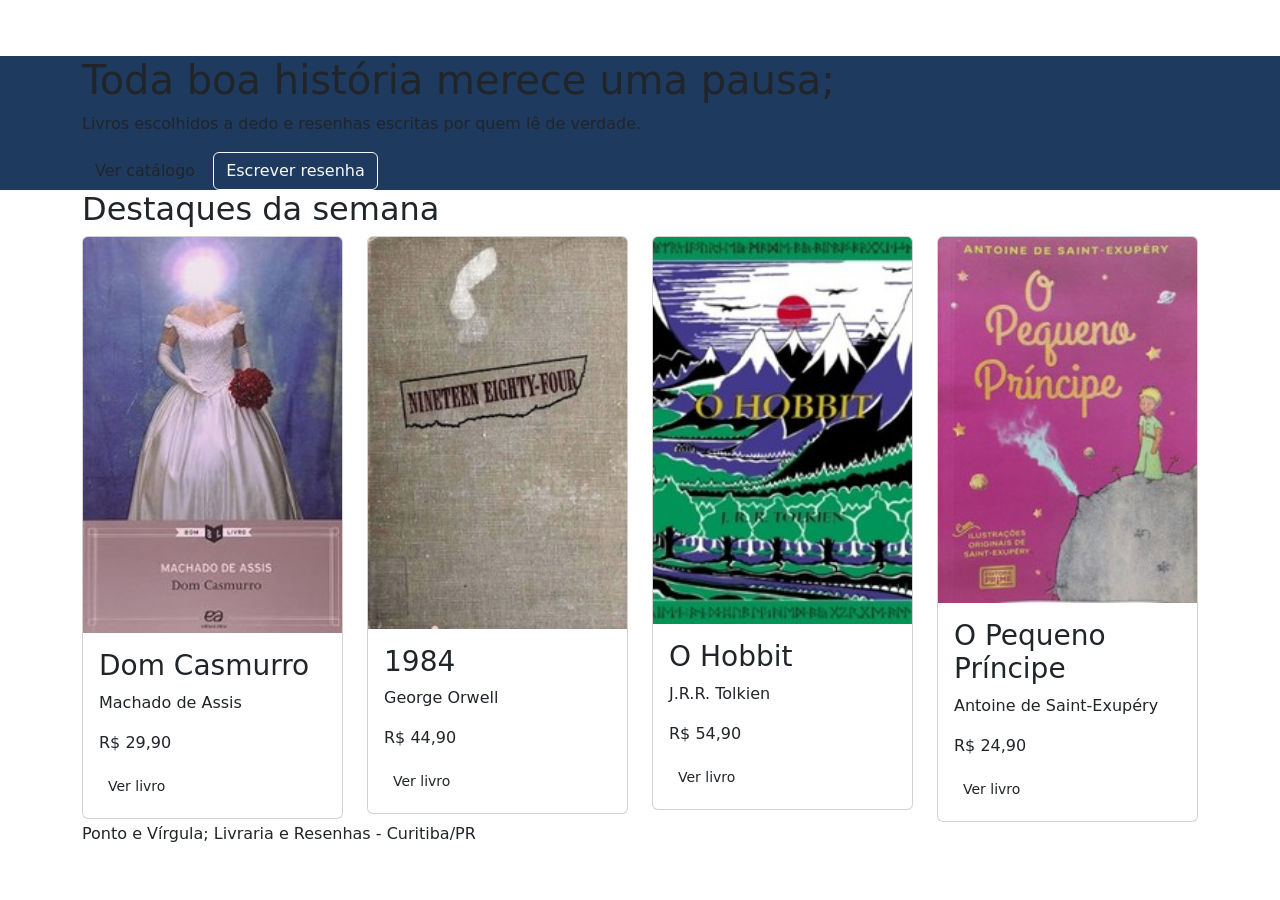
==== index.html @ 48b29168 "Cria pagina inicial com menu, banner e destaques" ====
<!DOCTYPE html>
<html lang="pt-BR">
<head>
    <meta charset="UTF-8">
    <meta name="viewport" content="width=device-width, initial-scale=1.0">
    <title>Ponto e Vírgula - Livraria e Resenhas</title>
    <link rel="stylesheet" href="css/bootstrap.min.css">
    <link rel="stylesheet" href="css/style.css">
</head>
<body>
    <header>
        <nav class="navbar navbar-expand-md navbar-dark">
            <div class="container">
                <a class="navbar-brand" href="index.html">Ponto e Vírgula<span class="destaque">;</span></a>
                <button class="navbar-toggler" type="button" data-bs-toggle="collapse" data-bs-target="#menu">
                    <span class="navbar-toggler-icon"></span>
                </button>
                <div class="collapse navbar-collapse" id="menu">
                    <ul class="navbar-nav ms-auto">
                        <li class="nav-item"><a class="nav-link active" href="index.html">Início</a></li>
                        <li class="nav-item"><a class="nav-link" href="catalogo.html">Catálogo</a></li>
                        <li class="nav-item"><a class="nav-link" href="lancamentos.html">Lançamentos</a></li>
                        <li class="nav-item"><a class="nav-link" href="mais-vendidos.html">Mais vendidos</a></li>
                        <li class="nav-item"><a class="nav-link" href="resenhas.html">Resenhas</a></li>
                        <li class="nav-item"><a class="nav-link" href="clube.html">Clube</a></li>
                        <li class="nav-item"><a class="nav-link" href="sobre.html">Sobre</a></li>
                        <li class="nav-item"><a class="nav-link" href="contato.html">Contato</a></li>
                        <li class="nav-item"><a class="nav-link" href="https://www.skoob.com.br" target="_blank">Skoob</a></li>
                    </ul>
                </div>
            </div>
        </nav>
    </header>

    <main>
        <section id="banner" style="background-color: #1E3A5F;">
            <div class="container">
                <h1>Toda boa história merece uma pausa<span class="destaque">;</span></h1>
                <p>Livros escolhidos a dedo e resenhas escritas por quem lê de verdade.</p>
                <a href="catalogo.html" class="btn btn-destaque">Ver catálogo</a>
                <a href="nova-resenha.html" class="btn btn-outline-light">Escrever resenha</a>
            </div>
        </section>

        <section class="container">
            <h2>Destaques da semana</h2>
            <div class="row">
                <div class="col-6 col-md-3">
                    <article class="card livro">
                        <img src="img/livros/dom-casmurro.jpg" class="card-img-top" alt="Capa de Dom Casmurro">
                        <div class="card-body">
                            <h3 class="card-title">Dom Casmurro</h3>
                            <p class="card-text">Machado de Assis</p>
                            <p class="preco">R$ 29,90</p>
                            <a href="livro.html" class="btn btn-destaque btn-sm">Ver livro</a>
                        </div>
                    </article>
                </div>
                <div class="col-6 col-md-3">
                    <article class="card livro">
                        <img src="img/livros/1984.jpg" class="card-img-top" alt="Capa de 1984">
                        <div class="card-body">
                            <h3 class="card-title">1984</h3>
                            <p class="card-text">George Orwell</p>
                            <p class="preco">R$ 44,90</p>
                            <a href="livro.html" class="btn btn-destaque btn-sm">Ver livro</a>
                        </div>
                    </article>
                </div>
                <div class="col-6 col-md-3">
                    <article class="card livro">
                        <img src="img/livros/o-hobbit.jpg" class="card-img-top" alt="Capa de O Hobbit">
                        <div class="card-body">
                            <h3 class="card-title">O Hobbit</h3>
                            <p class="card-text">J.R.R. Tolkien</p>
                            <p class="preco">R$ 54,90</p>
                            <a href="livro.html" class="btn btn-destaque btn-sm">Ver livro</a>
                        </div>
                    </article>
                </div>
                <div class="col-6 col-md-3">
                    <article class="card livro">
                        <img src="img/livros/o-pequeno-principe.jpg" class="card-img-top" alt="Capa de O Pequeno Príncipe">
                        <div class="card-body">
                            <h3 class="card-title">O Pequeno Príncipe</h3>
                            <p class="card-text">Antoine de Saint-Exupéry</p>
                            <p class="preco">R$ 24,90</p>
                            <a href="livro.html" class="btn btn-destaque btn-sm">Ver livro</a>
                        </div>
                    </article>
                </div>
            </div>
        </section>
    </main>

    <footer>
        <div class="container">
            <p>Ponto e Vírgula<span class="destaque">;</span> Livraria e Resenhas - Curitiba/PR</p>
        </div>
    </footer>

    <script src="js/bootstrap.bundle.min.js"></script>
</body>
</html>
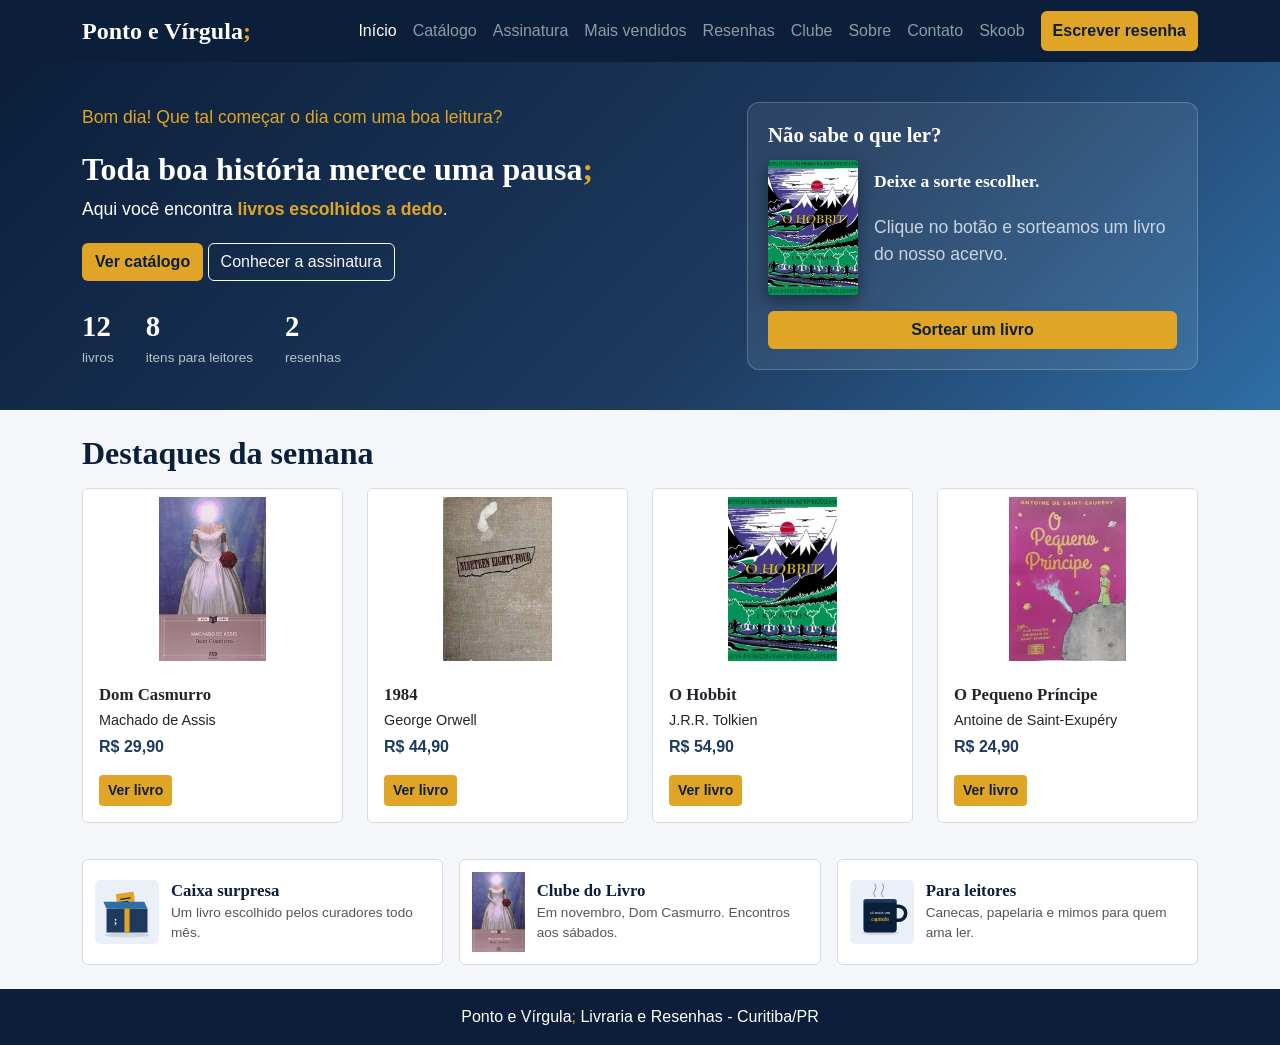
==== commit da3fdb26: "Atualiza página inicial" ====
--- a/index.html
+++ b/index.html
@@ -4,12 +4,13 @@
     <meta charset="UTF-8">
     <meta name="viewport" content="width=device-width, initial-scale=1.0">
     <title>Ponto e Vírgula - Livraria e Resenhas</title>
+    <link rel="icon" href="img/favicon.svg" type="image/svg+xml">
     <link rel="stylesheet" href="css/bootstrap.min.css">
     <link rel="stylesheet" href="css/style.css">
 </head>
 <body>
     <header>
-        <nav class="navbar navbar-expand-md navbar-dark">
+        <nav class="navbar navbar-expand-xl navbar-dark">
             <div class="container">
                 <a class="navbar-brand" href="index.html">Ponto e Vírgula<span class="destaque">;</span></a>
                 <button class="navbar-toggler" type="button" data-bs-toggle="collapse" data-bs-target="#menu">
@@ -19,13 +20,14 @@
                     <ul class="navbar-nav ms-auto">
                         <li class="nav-item"><a class="nav-link active" href="index.html">Início</a></li>
                         <li class="nav-item"><a class="nav-link" href="catalogo.html">Catálogo</a></li>
-                        <li class="nav-item"><a class="nav-link" href="lancamentos.html">Lançamentos</a></li>
+                        <li class="nav-item"><a class="nav-link" href="assinatura.html">Assinatura</a></li>
                         <li class="nav-item"><a class="nav-link" href="mais-vendidos.html">Mais vendidos</a></li>
                         <li class="nav-item"><a class="nav-link" href="resenhas.html">Resenhas</a></li>
                         <li class="nav-item"><a class="nav-link" href="clube.html">Clube</a></li>
                         <li class="nav-item"><a class="nav-link" href="sobre.html">Sobre</a></li>
                         <li class="nav-item"><a class="nav-link" href="contato.html">Contato</a></li>
                         <li class="nav-item"><a class="nav-link" href="https://www.skoob.com.br" target="_blank">Skoob</a></li>
+                        <li class="nav-item"><a class="nav-link botao-menu" href="nova-resenha.html">Escrever resenha</a></li>
                     </ul>
                 </div>
             </div>
@@ -33,61 +35,116 @@
     </header>
 
     <main>
-        <section id="banner" style="background-color: #1E3A5F;">
+        <section id="banner" style="background: linear-gradient(135deg, #0B1F3A 0%, #1E3A5F 60%, #2F6EA5 100%);">
             <div class="container">
-                <h1>Toda boa história merece uma pausa<span class="destaque">;</span></h1>
-                <p>Livros escolhidos a dedo e resenhas escritas por quem lê de verdade.</p>
-                <a href="catalogo.html" class="btn btn-destaque">Ver catálogo</a>
-                <a href="nova-resenha.html" class="btn btn-outline-light">Escrever resenha</a>
+                <div class="row align-items-center g-4">
+                    <div class="col-lg-7">
+                        <p id="saudacao" class="saudacao"></p>
+                        <h1>Toda boa história merece uma pausa<span class="destaque">;</span></h1>
+                        <p>Aqui você encontra <span id="palavraGirando" class="palavra-girando">livros escolhidos a dedo</span>.</p>
+                        <a href="catalogo.html" class="btn btn-destaque">Ver catálogo</a>
+                        <a href="assinatura.html" class="btn btn-outline-light">Conhecer a assinatura</a>
+                        <div class="numeros-banner">
+                            <div><strong id="numLivros">0</strong><span>livros</span></div>
+                            <div><strong id="numProdutos">0</strong><span>itens para leitores</span></div>
+                            <div><strong id="numResenhas">0</strong><span>resenhas</span></div>
+                        </div>
+                    </div>
+                    <div class="col-lg-5">
+                        <div class="sorteio">
+                            <h2>Não sabe o que ler?</h2>
+                            <div class="d-flex align-items-center gap-3">
+                                <img id="capaSorteio" src="img/livros/o-hobbit.jpg" alt="Capa do livro sorteado">
+                                <div>
+                                    <p id="tituloSorteio" class="titulo-sorteio">Deixe a sorte escolher.</p>
+                                    <p id="textoSorteio" class="texto-sorteio">Clique no botão e sorteamos um livro do nosso acervo.</p>
+                                </div>
+                            </div>
+                            <button id="btnSortear" class="btn btn-destaque w-100 mt-3">Sortear um livro</button>
+                            <a id="linkSorteio" href="livro.html" class="btn btn-outline-light w-100 mt-2 oculta">Ver este livro</a>
+                        </div>
+                    </div>
+                </div>
             </div>
         </section>
 
         <section class="container">
             <h2>Destaques da semana</h2>
             <div class="row">
-                <div class="col-6 col-md-3">
-                    <article class="card livro">
-                        <img src="img/livros/dom-casmurro.jpg" class="card-img-top" alt="Capa de Dom Casmurro">
-                        <div class="card-body">
-                            <h3 class="card-title">Dom Casmurro</h3>
-                            <p class="card-text">Machado de Assis</p>
-                            <p class="preco">R$ 29,90</p>
-                            <a href="livro.html" class="btn btn-destaque btn-sm">Ver livro</a>
+            <div class="col-6 col-md-3">
+                <article class="card livro elevar">
+                    <img src="img/livros/dom-casmurro.jpg" class="card-img-top" alt="Capa de Dom Casmurro">
+                    <div class="card-body">
+                        <h3 class="card-title">Dom Casmurro</h3>
+                        <p class="card-text">Machado de Assis</p>
+                        <p class="preco">R$ 29,90</p>
+                        <a href="livro.html" class="btn btn-destaque btn-sm" onclick="escolherLivro(0)">Ver livro</a>
+                    </div>
+                </article>
+            </div>
+            <div class="col-6 col-md-3">
+                <article class="card livro elevar">
+                    <img src="img/livros/1984.jpg" class="card-img-top" alt="Capa de 1984">
+                    <div class="card-body">
+                        <h3 class="card-title">1984</h3>
+                        <p class="card-text">George Orwell</p>
+                        <p class="preco">R$ 44,90</p>
+                        <a href="livro.html" class="btn btn-destaque btn-sm" onclick="escolherLivro(1)">Ver livro</a>
+                    </div>
+                </article>
+            </div>
+            <div class="col-6 col-md-3">
+                <article class="card livro elevar">
+                    <img src="img/livros/o-hobbit.jpg" class="card-img-top" alt="Capa de O Hobbit">
+                    <div class="card-body">
+                        <h3 class="card-title">O Hobbit</h3>
+                        <p class="card-text">J.R.R. Tolkien</p>
+                        <p class="preco">R$ 54,90</p>
+                        <a href="livro.html" class="btn btn-destaque btn-sm" onclick="escolherLivro(2)">Ver livro</a>
+                    </div>
+                </article>
+            </div>
+            <div class="col-6 col-md-3">
+                <article class="card livro elevar">
+                    <img src="img/livros/o-pequeno-principe.jpg" class="card-img-top" alt="Capa de O Pequeno Príncipe">
+                    <div class="card-body">
+                        <h3 class="card-title">O Pequeno Príncipe</h3>
+                        <p class="card-text">Antoine de Saint-Exupéry</p>
+                        <p class="preco">R$ 24,90</p>
+                        <a href="livro.html" class="btn btn-destaque btn-sm" onclick="escolherLivro(3)">Ver livro</a>
+                    </div>
+                </article>
+            </div>
+            </div>
+        </section>
+        <section class="container">
+            <div class="row g-3 mt-1">
+                <div class="col-md-4">
+                    <a href="assinatura.html" class="card chamada">
+                        <img src="img/produtos/caixa.svg" alt="Caixa de assinatura">
+                        <div>
+                            <h3>Caixa surpresa</h3>
+                            <p>Um livro escolhido pelos curadores todo mês.</p>
                         </div>
-                    </article>
+                    </a>
                 </div>
-                <div class="col-6 col-md-3">
-                    <article class="card livro">
-                        <img src="img/livros/1984.jpg" class="card-img-top" alt="Capa de 1984">
-                        <div class="card-body">
-                            <h3 class="card-title">1984</h3>
-                            <p class="card-text">George Orwell</p>
-                            <p class="preco">R$ 44,90</p>
-                            <a href="livro.html" class="btn btn-destaque btn-sm">Ver livro</a>
+                <div class="col-md-4">
+                    <a href="clube.html" class="card chamada">
+                        <img src="img/livros/dom-casmurro.jpg" alt="Capa de Dom Casmurro">
+                        <div>
+                            <h3>Clube do Livro</h3>
+                            <p>Em novembro, Dom Casmurro. Encontros aos sábados.</p>
                         </div>
-                    </article>
+                    </a>
                 </div>
-                <div class="col-6 col-md-3">
-                    <article class="card livro">
-                        <img src="img/livros/o-hobbit.jpg" class="card-img-top" alt="Capa de O Hobbit">
-                        <div class="card-body">
-                            <h3 class="card-title">O Hobbit</h3>
-                            <p class="card-text">J.R.R. Tolkien</p>
-                            <p class="preco">R$ 54,90</p>
-                            <a href="livro.html" class="btn btn-destaque btn-sm">Ver livro</a>
+                <div class="col-md-4">
+                    <a href="catalogo.html" class="card chamada">
+                        <img src="img/produtos/caneca.svg" alt="Caneca para leitores">
+                        <div>
+                            <h3>Para leitores</h3>
+                            <p>Canecas, papelaria e mimos para quem ama ler.</p>
                         </div>
-                    </article>
-                </div>
-                <div class="col-6 col-md-3">
-                    <article class="card livro">
-                        <img src="img/livros/o-pequeno-principe.jpg" class="card-img-top" alt="Capa de O Pequeno Príncipe">
-                        <div class="card-body">
-                            <h3 class="card-title">O Pequeno Príncipe</h3>
-                            <p class="card-text">Antoine de Saint-Exupéry</p>
-                            <p class="preco">R$ 24,90</p>
-                            <a href="livro.html" class="btn btn-destaque btn-sm">Ver livro</a>
-                        </div>
-                    </article>
+                    </a>
                 </div>
             </div>
         </section>
@@ -100,5 +157,8 @@
     </footer>
 
     <script src="js/bootstrap.bundle.min.js"></script>
+    <script src="js/livros.js"></script>
+    <script src="js/produtos.js"></script>
+    <script src="js/index.js"></script>
 </body>
 </html>
--- a/css/style.css
+++ b/css/style.css
@@ -0,0 +1,737 @@
+body {
+    display: flex;
+    flex-direction: column;
+    min-height: 100vh;
+    background-color: #F4F6F9;
+    color: #1C2430;
+    font-family: Arial, Helvetica, sans-serif;
+}
+
+main {
+    flex: 1;
+}
+
+h1,
+h2,
+h3,
+.navbar-brand {
+    font-family: Georgia, "Times New Roman", serif;
+    font-weight: bold;
+}
+
+h2 {
+    margin: 24px 0 16px;
+    color: #0B1F3A;
+}
+
+a {
+    color: #2F6EA5;
+}
+
+.destaque {
+    color: #E0A526;
+}
+
+.container {
+    max-width: 1140px;
+}
+
+.navbar {
+    background-color: #0B1F3A;
+}
+
+.navbar-brand {
+    font-size: 1.5rem;
+}
+
+.navbar .nav-link:hover {
+    color: #E0A526;
+}
+
+.navbar .navbar-nav .botao-menu,
+.menu .botao-menu {
+    background-color: #E0A526;
+    color: #0B1F3A;
+    font-weight: bold;
+    border-radius: 6px;
+    padding: 8px 12px;
+    margin-left: 8px;
+}
+
+.navbar .botao-menu:hover,
+.menu .botao-menu:hover,
+.navbar .ativo-botao {
+    background-color: #2F6EA5;
+    color: #FFFFFF;
+}
+
+#banner {
+    padding: 40px 0;
+    color: #FFFFFF;
+}
+
+#banner h1 {
+    font-size: 2rem;
+}
+
+#banner p {
+    font-size: 1.1rem;
+    margin-bottom: 20px;
+}
+
+.btn-destaque {
+    background-color: #E0A526;
+    color: #0B1F3A;
+    font-weight: bold;
+}
+
+.btn-destaque:hover {
+    background-color: #2F6EA5;
+    color: #FFFFFF;
+}
+
+.livro {
+    margin-bottom: 16px;
+    border: 1px solid #D5DBE3;
+}
+
+.livro:hover {
+    border-color: #E0A526;
+}
+
+.livro img {
+    height: 180px;
+    object-fit: contain;
+    background-color: #FFFFFF;
+    padding: 8px;
+}
+
+.livro h3 {
+    font-size: 1.05rem;
+    margin-bottom: 4px;
+}
+
+.livro .card-text {
+    font-size: 0.9rem;
+    margin-bottom: 4px;
+}
+
+.preco {
+    font-weight: bold;
+    color: #1E3A5F;
+}
+
+footer {
+    background-color: #0B1F3A;
+    color: #FFFFFF;
+    text-align: center;
+    padding: 16px 0;
+    margin-top: 24px;
+}
+
+footer p {
+    margin: 0;
+}
+
+.oculta {
+    display: none;
+}
+
+.resumo {
+    color: #555555;
+}
+
+.tabela-rolagem {
+    overflow-x: auto;
+}
+
+.tabela {
+    width: 100%;
+    border-collapse: collapse;
+    background-color: #FFFFFF;
+}
+
+.tabela th {
+    background-color: #1E3A5F;
+    color: #FFFFFF;
+    padding: 12px;
+    text-align: left;
+}
+
+.tabela td {
+    padding: 12px;
+    border-bottom: 1px solid #D5DBE3;
+}
+
+.tabela tbody tr:hover {
+    background-color: #FDF3DC;
+}
+
+.formulario form {
+    background-color: #FFFFFF;
+    padding: 24px;
+    border-radius: 8px;
+    border: 1px solid #D5DBE3;
+    margin-bottom: 16px;
+}
+
+.formulario .row div {
+    margin-bottom: 12px;
+}
+
+.form-control:hover,
+.form-select:hover {
+    border-color: #2F6EA5;
+}
+
+.form-control:focus,
+.form-select:focus {
+    border-color: #E0A526;
+    box-shadow: none;
+    outline: 2px solid #E0A526;
+}
+
+.form-control:invalid,
+.form-select:invalid {
+    border-left: 4px solid #DC3545;
+}
+
+.form-control:valid,
+.form-select:valid {
+    border-left: 4px solid #198754;
+}
+
+.resenha {
+    margin-top: 16px;
+    border: 1px solid #D5DBE3;
+}
+
+.resenha h3 {
+    font-size: 1.15rem;
+}
+
+.estrelas {
+    color: #E0A526;
+    font-size: 1.3rem;
+    margin-bottom: 4px;
+}
+
+.livro-resenha {
+    color: #2F6EA5;
+    font-weight: bold;
+}
+
+.autor-resenha {
+    font-style: italic;
+    color: #555555;
+}
+
+.capa-clube {
+    width: 100%;
+    max-width: 220px;
+    margin-bottom: 16px;
+}
+
+.encontros {
+    border: 1px solid #D5DBE3;
+}
+
+.encontros h3 {
+    font-size: 1.2rem;
+}
+
+audio {
+    width: 100%;
+}
+
+.alert {
+    margin-top: 12px;
+}
+
+.numero-card {
+    display: flex;
+    flex-direction: column;
+    height: 100%;
+    background-color: #FFFFFF;
+    border: 1px solid #D5DBE3;
+    border-left: 4px solid #E0A526;
+    border-radius: 8px;
+    padding: 10px 14px;
+}
+
+.numero-card .numero {
+    font-family: Georgia, "Times New Roman", serif;
+    font-size: 1.6rem;
+    font-weight: bold;
+    color: #0B1F3A;
+}
+
+.numero-card .numero-texto {
+    font-family: Georgia, "Times New Roman", serif;
+    font-size: 1.05rem;
+    font-weight: bold;
+    color: #0B1F3A;
+}
+
+.numero-card .legenda {
+    font-size: 0.85rem;
+    color: #555555;
+}
+
+.clicavel {
+    cursor: pointer;
+}
+
+.clicavel:hover {
+    border-color: #2F6EA5;
+    border-left-color: #E0A526;
+}
+
+.btn-ordem {
+    background-color: #FFFFFF;
+    border: 1px solid #D5DBE3;
+    color: #1E3A5F;
+}
+
+.btn-ordem:hover {
+    border-color: #E0A526;
+    color: #0B1F3A;
+}
+
+.btn-ordem.ativo {
+    background-color: #0B1F3A;
+    border-color: #0B1F3A;
+    color: #FFFFFF;
+}
+
+.tabela-ranking td {
+    padding: 8px 12px;
+    vertical-align: middle;
+}
+
+.linha-livro {
+    cursor: pointer;
+}
+
+.miniatura {
+    width: 36px;
+    height: 52px;
+    object-fit: cover;
+    border-radius: 3px;
+    box-shadow: 0 1px 4px rgba(11, 31, 58, 0.3);
+}
+
+.posicao {
+    font-size: 1.1rem;
+    white-space: nowrap;
+}
+
+.tendencia {
+    font-size: 0.75rem;
+    font-weight: bold;
+}
+
+.tendencia.sobe {
+    color: #198754;
+}
+
+.tendencia.desce {
+    color: #DC3545;
+}
+
+.tendencia.igual {
+    color: #8A94A3;
+}
+
+.barra-vendas {
+    min-width: 80px;
+    height: 6px;
+    margin-top: 4px;
+    background-color: #E9EDF2;
+    border-radius: 3px;
+}
+
+.barra-preenchida {
+    height: 100%;
+    background: linear-gradient(90deg, #2F6EA5, #E0A526);
+    border-radius: 3px;
+    animation: crescer 0.8s ease;
+}
+
+@keyframes crescer {
+    from {
+        width: 0;
+    }
+}
+
+.nota {
+    color: #B7841A;
+    font-weight: bold;
+    white-space: nowrap;
+}
+
+.quiz,
+.elogios {
+    border: 1px solid #D5DBE3;
+}
+
+.placar {
+    background-color: #E0A526;
+    color: #0B1F3A;
+}
+
+.trecho {
+    margin: 12px 0;
+    padding: 8px 12px;
+    border-left: 4px solid #E0A526;
+    background-color: #F4F6F9;
+    font-family: Georgia, "Times New Roman", serif;
+    font-style: italic;
+}
+
+.btn-opcao {
+    background-color: #FFFFFF;
+    border: 1px solid #D5DBE3;
+    text-align: left;
+}
+
+.btn-opcao:hover {
+    border-color: #2F6EA5;
+}
+
+.btn-opcao:disabled {
+    opacity: 1;
+    color: #1C2430;
+}
+
+.btn-opcao.certo {
+    background-color: #D1E7DD;
+    border-color: #198754;
+}
+
+.btn-opcao.errado {
+    background-color: #F8D7DA;
+    border-color: #DC3545;
+}
+
+.resultado {
+    margin-top: 10px;
+    font-size: 0.9rem;
+}
+
+.elogio {
+    min-height: 72px;
+    margin-bottom: 4px;
+    font-style: italic;
+}
+
+.aparecer {
+    animation: surgir 0.6s ease;
+}
+
+@keyframes surgir {
+    from {
+        opacity: 0;
+        transform: translateY(6px);
+    }
+    to {
+        opacity: 1;
+        transform: translateY(0);
+    }
+}
+
+.pontos span {
+    display: inline-block;
+    width: 10px;
+    height: 10px;
+    margin-right: 6px;
+    border-radius: 50%;
+    background-color: #D5DBE3;
+    cursor: pointer;
+}
+
+.pontos span.ativo {
+    background-color: #E0A526;
+}
+
+.saudacao {
+    margin-bottom: 8px;
+    color: #E0A526;
+    font-size: 0.95rem;
+}
+
+.palavra-girando {
+    display: inline-block;
+    color: #E0A526;
+    font-weight: bold;
+    transition: opacity 0.4s, transform 0.4s;
+}
+
+.palavra-girando.saindo {
+    opacity: 0;
+    transform: translateY(-8px);
+}
+
+.numeros-banner {
+    display: flex;
+    gap: 32px;
+    margin-top: 24px;
+}
+
+.numeros-banner div {
+    display: flex;
+    flex-direction: column;
+}
+
+.numeros-banner strong {
+    font-family: Georgia, "Times New Roman", serif;
+    font-size: 1.8rem;
+    color: #FFFFFF;
+}
+
+.numeros-banner span {
+    font-size: 0.85rem;
+    color: rgba(255, 255, 255, 0.7);
+}
+
+.sorteio {
+    padding: 20px;
+    border: 1px solid rgba(255, 255, 255, 0.2);
+    border-radius: 12px;
+    background-color: rgba(255, 255, 255, 0.08);
+}
+
+.sorteio h2 {
+    margin: 0 0 12px;
+    color: #FFFFFF;
+    font-size: 1.3rem;
+}
+
+.sorteio img {
+    width: 90px;
+    height: 135px;
+    object-fit: cover;
+    border-radius: 4px;
+    box-shadow: 0 6px 16px rgba(0, 0, 0, 0.4);
+}
+
+.girando {
+    animation: balancar 0.18s infinite alternate;
+}
+
+@keyframes balancar {
+    from {
+        transform: rotate(-4deg) scale(0.96);
+    }
+    to {
+        transform: rotate(4deg) scale(1.02);
+    }
+}
+
+.titulo-sorteio {
+    margin-bottom: 4px;
+    font-family: Georgia, "Times New Roman", serif;
+    font-size: 1.2rem;
+    font-weight: bold;
+}
+
+.texto-sorteio {
+    margin-bottom: 0;
+    font-size: 0.9rem;
+    color: rgba(255, 255, 255, 0.75);
+}
+
+.elevar {
+    transition: transform 0.2s, box-shadow 0.2s;
+}
+
+.elevar:hover {
+    transform: translateY(-6px);
+    box-shadow: 0 10px 22px rgba(11, 31, 58, 0.15);
+}
+
+.chamada {
+    display: flex;
+    flex-direction: row;
+    align-items: center;
+    gap: 12px;
+    height: 100%;
+    padding: 12px;
+    border: 1px solid #D5DBE3;
+    color: #1C2430;
+    text-decoration: none;
+    transition: transform 0.2s, border-color 0.2s;
+}
+
+.chamada:hover {
+    transform: translateY(-4px);
+    border-color: #E0A526;
+    color: #1C2430;
+}
+
+.chamada img {
+    width: 64px;
+    height: 80px;
+    object-fit: contain;
+}
+
+.chamada h3 {
+    margin-bottom: 2px;
+    font-size: 1.05rem;
+    color: #0B1F3A;
+}
+
+.chamada p {
+    margin: 0;
+    font-size: 0.85rem;
+    color: #555555;
+}
+
+.faixa-assinatura {
+    padding: 20px 0;
+    background: linear-gradient(135deg, #0B1F3A, #1E3A5F);
+    color: #FFFFFF;
+}
+
+.faixa-assinatura h2 {
+    margin: 0 0 4px;
+    color: #FFFFFF;
+}
+
+.contagem .legenda {
+    font-size: 0.85rem;
+    color: rgba(255, 255, 255, 0.75);
+}
+
+.relogio {
+    display: flex;
+    gap: 8px;
+    margin-top: 4px;
+}
+
+.relogio span {
+    display: flex;
+    flex-direction: column;
+    align-items: center;
+    min-width: 54px;
+    padding: 4px 6px;
+    border-radius: 6px;
+    background-color: rgba(255, 255, 255, 0.1);
+    font-size: 0.7rem;
+}
+
+.relogio b {
+    font-family: Georgia, "Times New Roman", serif;
+    font-size: 1.4rem;
+    color: #E0A526;
+}
+
+.titulo-secao {
+    margin: 20px 0 12px;
+    font-size: 1.25rem;
+    color: #0B1F3A;
+}
+
+.passo {
+    height: 100%;
+    padding: 14px;
+    border: 1px solid #D5DBE3;
+    border-radius: 8px;
+    background-color: #FFFFFF;
+}
+
+.passo h4 {
+    margin: 6px 0 4px;
+    font-size: 1rem;
+    font-weight: bold;
+}
+
+.passo p {
+    margin: 0;
+    font-size: 0.88rem;
+    color: #555555;
+}
+
+.numero-passo {
+    display: inline-flex;
+    justify-content: center;
+    align-items: center;
+    width: 28px;
+    height: 28px;
+    border-radius: 50%;
+    background-color: #E0A526;
+    color: #0B1F3A;
+    font-weight: bold;
+}
+
+.conteudo-caixa {
+    height: 100%;
+    border: 1px solid #D5DBE3;
+    text-align: center;
+    transition: transform 0.2s;
+}
+
+.conteudo-caixa:hover {
+    transform: translateY(-4px);
+}
+
+.conteudo-caixa img {
+    padding: 8px 8px 0;
+}
+
+.conteudo-caixa .card-body {
+    padding: 8px;
+    font-size: 0.85rem;
+}
+
+.pista {
+    border: 1px dashed #E0A526;
+}
+
+.montar {
+    margin-top: 20px;
+    border: 1px solid #D5DBE3;
+    border-top: 4px solid #E0A526;
+}
+
+.rotulo {
+    margin-bottom: 6px;
+    font-size: 0.85rem;
+    font-weight: bold;
+    color: #555555;
+}
+
+.btn-escolha {
+    border: 2px solid #D5DBE3;
+    background-color: #FFFFFF;
+    font-size: 0.9rem;
+    text-align: left;
+}
+
+.btn-escolha:hover {
+    border-color: #2F6EA5;
+}
+
+.btn-escolha.ativo {
+    border-color: #E0A526;
+    background-color: #FDF3DC;
+}
+
+.resumo-preco {
+    padding: 12px;
+    border-radius: 8px;
+    background-color: #F4F6F9;
+    text-align: center;
+}
+
+.preco-mes {
+    display: inline-block;
+    font-family: Georgia, "Times New Roman", serif;
+    font-size: 2rem;
+    font-weight: bold;
+    color: #0B1F3A;
+}
+
+.tabela-ranking .preco {
+    white-space: nowrap;
+}
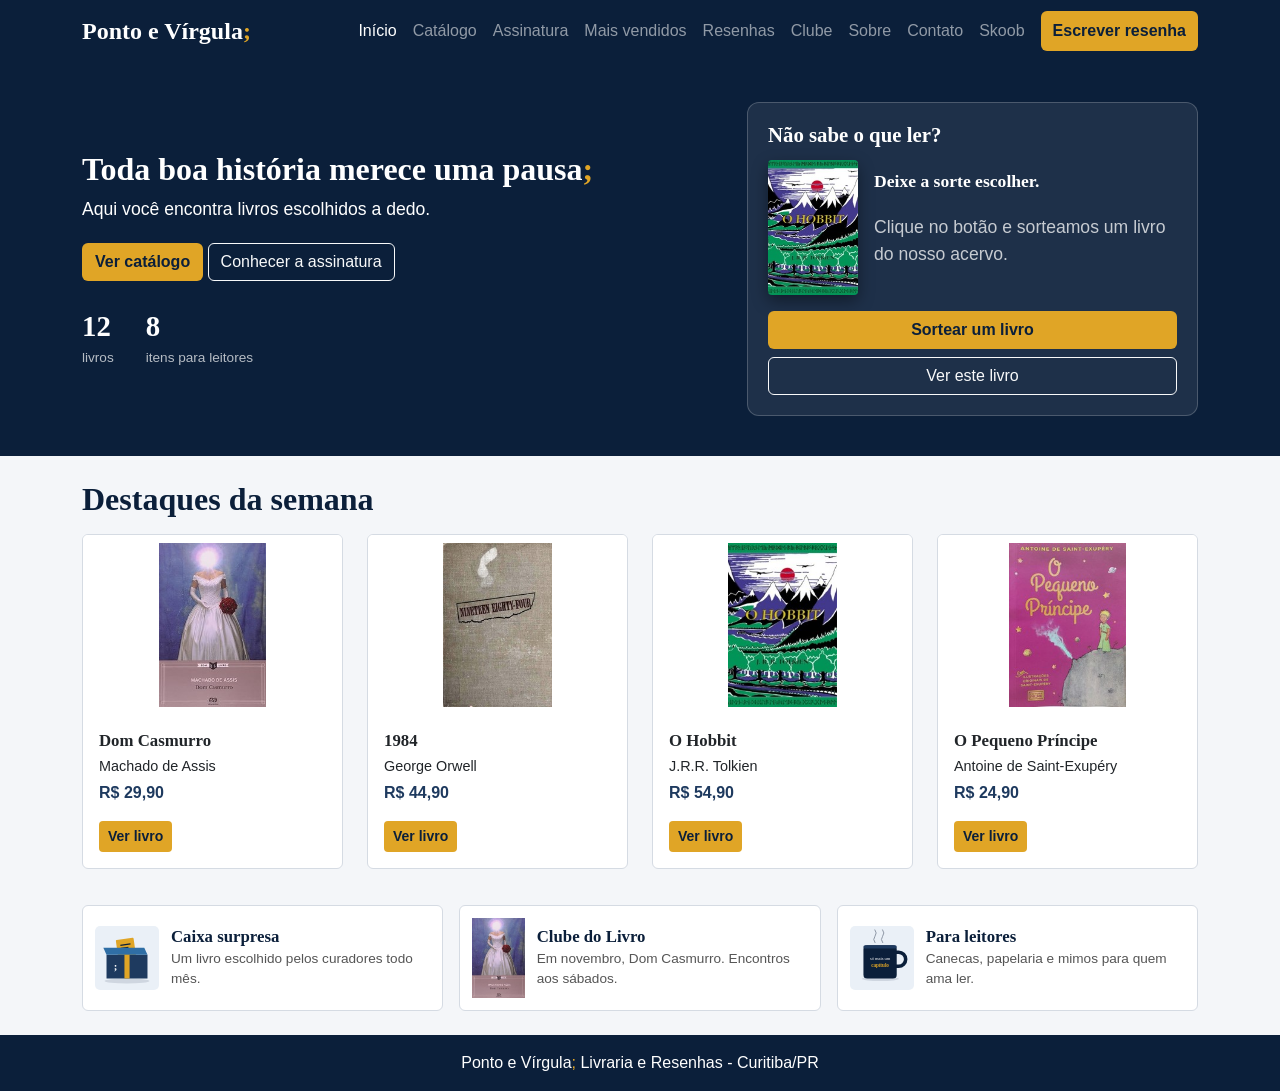
==== commit 86a633bd: "Simplifica a página inicial: sorteio direto, números fixos e banner liso" ====
--- a/index.html
+++ b/index.html
@@ -35,19 +35,17 @@
     </header>
 
     <main>
-        <section id="banner" style="background: linear-gradient(135deg, #0B1F3A 0%, #1E3A5F 60%, #2F6EA5 100%);">
+        <section id="banner" style="background-color: #0B1F3A;">
             <div class="container">
                 <div class="row align-items-center g-4">
                     <div class="col-lg-7">
-                        <p id="saudacao" class="saudacao"></p>
                         <h1>Toda boa história merece uma pausa<span class="destaque">;</span></h1>
-                        <p>Aqui você encontra <span id="palavraGirando" class="palavra-girando">livros escolhidos a dedo</span>.</p>
+                        <p>Aqui você encontra <span class="palavra-destaque">livros escolhidos a dedo</span>.</p>
                         <a href="catalogo.html" class="btn btn-destaque">Ver catálogo</a>
                         <a href="assinatura.html" class="btn btn-outline-light">Conhecer a assinatura</a>
                         <div class="numeros-banner">
-                            <div><strong id="numLivros">0</strong><span>livros</span></div>
-                            <div><strong id="numProdutos">0</strong><span>itens para leitores</span></div>
-                            <div><strong id="numResenhas">0</strong><span>resenhas</span></div>
+                            <div><strong>12</strong><span>livros</span></div>
+                            <div><strong>8</strong><span>itens para leitores</span></div>
                         </div>
                     </div>
                     <div class="col-lg-5">
@@ -61,7 +59,7 @@
                                 </div>
                             </div>
                             <button id="btnSortear" class="btn btn-destaque w-100 mt-3">Sortear um livro</button>
-                            <a id="linkSorteio" href="livro.html" class="btn btn-outline-light w-100 mt-2 oculta">Ver este livro</a>
+                            <a href="livro.html" class="btn btn-outline-light w-100 mt-2">Ver este livro</a>
                         </div>
                     </div>
                 </div>
@@ -72,7 +70,7 @@
             <h2>Destaques da semana</h2>
             <div class="row">
             <div class="col-6 col-md-3">
-                <article class="card livro elevar">
+                <article class="card livro">
                     <img src="img/livros/dom-casmurro.jpg" class="card-img-top" alt="Capa de Dom Casmurro">
                     <div class="card-body">
                         <h3 class="card-title">Dom Casmurro</h3>
@@ -83,7 +81,7 @@
                 </article>
             </div>
             <div class="col-6 col-md-3">
-                <article class="card livro elevar">
+                <article class="card livro">
                     <img src="img/livros/1984.jpg" class="card-img-top" alt="Capa de 1984">
                     <div class="card-body">
                         <h3 class="card-title">1984</h3>
@@ -94,7 +92,7 @@
                 </article>
             </div>
             <div class="col-6 col-md-3">
-                <article class="card livro elevar">
+                <article class="card livro">
                     <img src="img/livros/o-hobbit.jpg" class="card-img-top" alt="Capa de O Hobbit">
                     <div class="card-body">
                         <h3 class="card-title">O Hobbit</h3>
@@ -105,7 +103,7 @@
                 </article>
             </div>
             <div class="col-6 col-md-3">
-                <article class="card livro elevar">
+                <article class="card livro">
                     <img src="img/livros/o-pequeno-principe.jpg" class="card-img-top" alt="Capa de O Pequeno Príncipe">
                     <div class="card-body">
                         <h3 class="card-title">O Pequeno Príncipe</h3>
@@ -158,7 +156,6 @@
 
     <script src="js/bootstrap.bundle.min.js"></script>
     <script src="js/livros.js"></script>
-    <script src="js/produtos.js"></script>
     <script src="js/index.js"></script>
 </body>
 </html>
